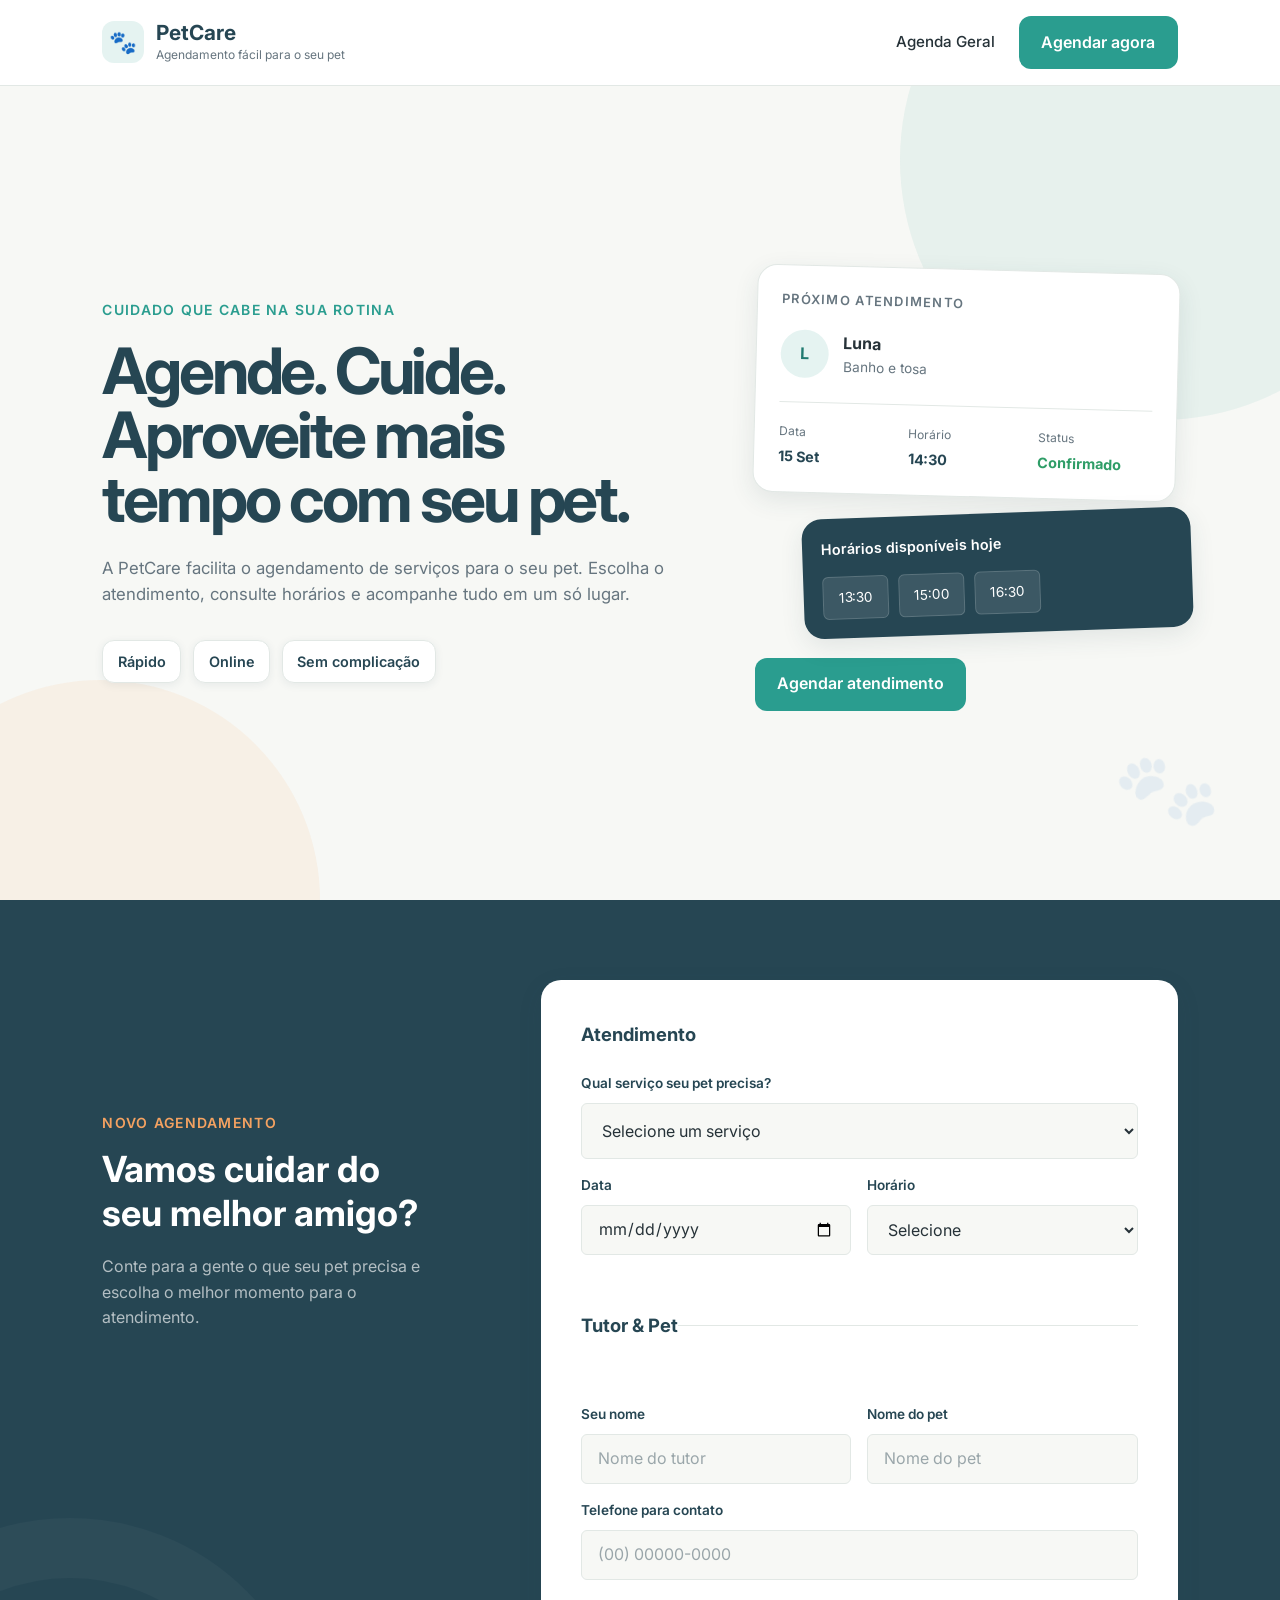
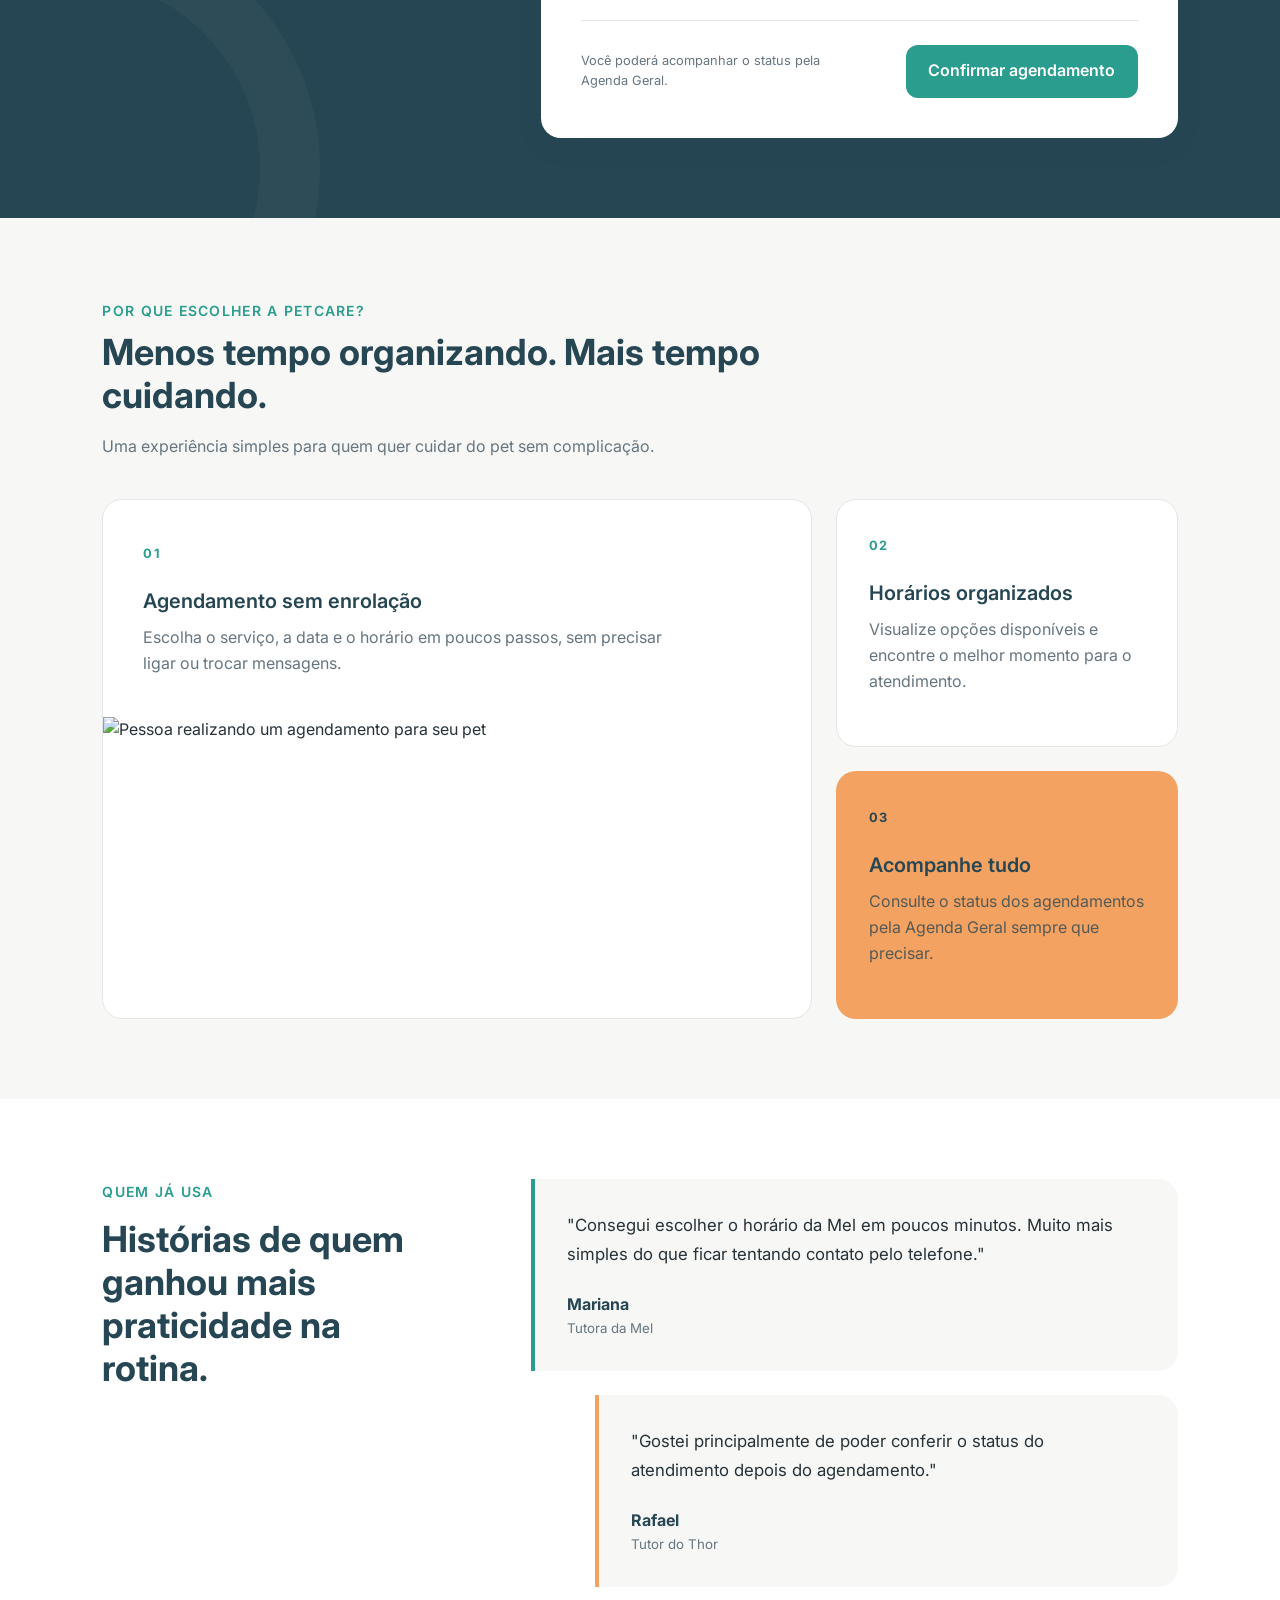
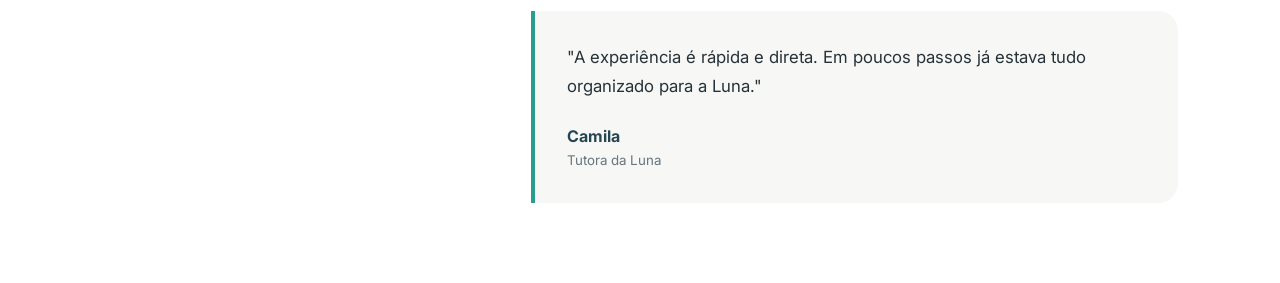
==== index.html @ 8906e1cc "Criação das páginas index.html e confirmacao.htmll. Junto de seus respectivos CSS" ====
<!DOCTYPE html>
<html lang="pt-BR">
<head>
    <meta charset="UTF-8">
    <meta name="viewport" content="width=device-width, initial-scale=1.0">
    <title>PetCare | Agendamento Online</title>
    <link rel="stylesheet" href="./css/style.css">
    <script src="./js/script.js" defer></script>
</head>
<body>
    <header class="header">
        <div class="header-logo">
            <span class="logo-icon">🐾</span>
            <div>
                <a href="./index.html" class="logo">PetCare</a>
                <p>Agendamento fácil para o seu pet</p>
            </div>
        </div>

        <nav class="header-nav">
            <a href="./agenda.html">Agenda Geral</a>
            <a href="#agendamento" class="btn-primary">Agendar agora</a>
        </nav>
    </header>

    <main>
        <section class="hero">
            <div class="hero-content">
                <span class="section-tag">Cuidado que cabe na sua rotina</span>
                <h1>Agende. Cuide. Aproveite mais tempo com seu pet.</h1>
                <p>A PetCare facilita o agendamento de serviços para o seu pet. Escolha o atendimento, consulte horários e acompanhe tudo em um só lugar.</p>
                <div class="hero-highlights">
                    <span>Rápido</span>
                    <span>Online</span>
                    <span>Sem complicação</span>
                </div>
            </div>

            <div class="hero-booking">
                <div class="booking-card">
                    <span class="booking-label">Próximo atendimento</span>
                    <div class="booking-pet">
                        <div class="pet-avatar">L</div>
                        <div>
                            <strong>Luna</strong>
                            <span>Banho e tosa</span>
                        </div>
                    </div>

                    <div class="booking-info">
                        <div>
                            <span>Data</span>
                            <strong>15 Set</strong>
                        </div>
                        <div>
                            <span>Horário</span>
                            <strong>14:30</strong>
                        </div>
                        <div>
                            <span>Status</span>
                            <strong class="status-confirmed">Confirmado</strong>
                        </div>
                    </div>
                </div>

            <div class="availability-card">
                <span>Horários disponíveis hoje</span>
                <div class="available-times">
                    <button type="button">13:30</button>
                    <button type="button">15:00</button>
                    <button type="button">16:30</button>
                </div>
            </div>

                <a href="#agendamento" class="btn-primary">Agendar atendimento</a>
            </div>

            <div class="hero-decoration">
                <span>🐾</span>
            </div>
        </section>

        <section class="appointment" id="agendamento">
            <div class="appointment-intro">
                <span class="section-tag">Novo agendamento</span>
                <h2>Vamos cuidar do seu melhor amigo?</h2>
                <p>Conte para a gente o que seu pet precisa e escolha o melhor momento para o atendimento.</p>
            </div>

            <form id="appointment-form" class="appointment-form">
                <fieldset>
                    <legend>Atendimento</legend>

                    <div class="form-group form-service">
                        <label for="service">Qual serviço seu pet precisa?</label>
                        <select id="service" name="service" required>
                            <option value="">Selecione um serviço</option>
                            <option value="banho">Banho</option>
                            <option value="tosa">Tosa</option>
                            <option value="banho-tosa">Banho e tosa</option>
                        </select>
                    </div>

                    <div class="form-row">
                        <div class="form-group">
                            <label for="date">Data</label>
                            <input type="date" id="date" name="date" required>
                        </div>

                        <div class="form-group">
                            <label for="time">Horário</label>
                            <select id="time" name="time" required>
                                <option value="">Selecione</option>
                            </select>
                        </div>
                    </div>
                </fieldset>

                <fieldset>
                    <legend>Tutor & Pet</legend>

                    <div class="form-row">
                        <div class="form-group">
                            <label for="tutor-name">Seu nome</label>
                            <input type="text" id="tutor-name" name="tutorName" placeholder="Nome do tutor" required>
                        </div>

                        <div class="form-group">
                            <label for="pet-name">Nome do pet</label>
                            <input type="text" id="pet-name" name="petName" placeholder="Nome do pet" required>
                        </div>
                    </div>

                    <div class="form-group">
                        <label for="phone">Telefone para contato</label>
                        <input type="tel" id="phone" name="phone" placeholder="(00) 00000-0000" required>
                    </div>
                </fieldset>

                <div class="form-footer">
                    <p>Você poderá acompanhar o status pela Agenda Geral.</p>
                    <button type="submit" class="btn-primary">Confirmar agendamento</button>
                </div>
            </form>
        </section>

        <section class="benefits">
            <div class="section-header">
                <span class="section-tag">Por que escolher a PetCare?</span>
                <h2>Menos tempo organizando. Mais tempo cuidando.</h2>
                <p>Uma experiência simples para quem quer cuidar do pet sem complicação.</p>
            </div>

            <div class="benefits-grid">
                <article class="benefit-card benefit-card-featured">
                    <div class="benefit-content">
                        <span class="benefit-number">01</span>
                        <h3>Agendamento sem enrolação</h3>
                        <p>Escolha o serviço, a data e o horário em poucos passos, sem precisar ligar ou trocar mensagens.</p>
                    </div>
                    <img src="./assets/images/benefit-schedule.jpg" alt="Pessoa realizando um agendamento para seu pet">
                </article>

                <article class="benefit-card">
                    <span class="benefit-number">02</span>
                    <h3>Horários organizados</h3>
                    <p>Visualize opções disponíveis e encontre o melhor momento para o atendimento.</p>
                </article>

                <article class="benefit-card benefit-card-accent">
                    <span class="benefit-number">03</span>
                    <h3>Acompanhe tudo</h3>
                    <p>Consulte o status dos agendamentos pela Agenda Geral sempre que precisar.</p>
                </article>
            </div>
        </section>

        <section class="testimonials">
            <div class="testimonials-intro">
                <span class="section-tag">Quem já usa</span>
                <h2>Histórias de quem ganhou mais praticidade na rotina.</h2>
            </div>

            <div class="testimonials-list">
                <article class="testimonial-card">
                    <p>"Consegui escolher o horário da Mel em poucos minutos. Muito mais simples do que ficar tentando contato pelo telefone."</p>
                    <div class="testimonial-author">
                        <span>Mariana</span>
                        <small>Tutora da Mel</small>
                    </div>
                </article>

                <article class="testimonial-card testimonial-offset">
                    <p>"Gostei principalmente de poder conferir o status do atendimento depois do agendamento."</p>
                    <div class="testimonial-author">
                        <span>Rafael</span>
                        <small>Tutor do Thor</small>
                    </div>
                </article>

                <article class="testimonial-card">
                    <p>"A experiência é rápida e direta. Em poucos passos já estava tudo organizado para a Luna."</p>
                    <div class="testimonial-author">
                        <span>Camila</span>
                        <small>Tutora da Luna</small>
                    </div>
                </article>
            </div>
        </section>
    </main>
</body>
</html>
---- css/style.css ----
@import url('https://fonts.googleapis.com/css2?family=Inter:wght@400;500;600;700&display=swap');

/* VARIABLES */

:root {
    --color-primary: #2A9D8F;
    --color-primary-dark: #207A70;
    --color-secondary: #264653;
    --color-accent: #F4A261;

    --color-background: #F7F8F5;
    --color-surface: #FFFFFF;
    --color-text: #263238;
    --color-text-light: #66757F;
    --color-border: #E2E8E5;

    --color-success: #2E9D67;
    --color-warning: #E9A23B;
    --color-danger: #D9534F;

    --font-primary: "Inter", sans-serif;

    --radius-sm: 6px;
    --radius-md: 12px;
    --radius-lg: 20px;

    --shadow-sm: 0 2px 8px rgba(38, 70, 83, 0.08);
    --shadow-md: 0 8px 24px rgba(38, 70, 83, 0.10);

    --transition: 0.3s ease;
}

/* RESET */

* {
    margin: 0;
    padding: 0;
    box-sizing: border-box;
}

html {
    scroll-behavior: smooth;
}

body {
    font-family: var(--font-primary);
    background-color: var(--color-background);
    color: var(--color-text);
    line-height: 1.6;
}

img {
    display: block;
    max-width: 100%;
}

a {
    color: inherit;
    text-decoration: none;
}

ul {
    list-style: none;
}

button,
input,
select,
textarea {
    font: inherit;
}

button {
    border: none;
    cursor: pointer;
}

h1,
h2,
h3 {
    color: var(--color-secondary);
    line-height: 1.2;
}

h1 {
    font-size: 3.25rem;
    font-weight: 700;
}

h2 {
    font-size: 2.25rem;
    font-weight: 700;
}

h3 {
    font-size: 1.25rem;
    font-weight: 600;
}

p {
    color: var(--color-text-light);
}

section {
    padding: 5rem 8%;
}

.section-header {
    max-width: 700px;
    margin-bottom: 2.5rem;
}

.section-header h2 {
    margin: 0.5rem 0 1rem;
}

.section-tag {
    display: inline-block;
    color: var(--color-primary);
    font-size: 0.875rem;
    font-weight: 600;
    text-transform: uppercase;
    letter-spacing: 0.08rem;
}

.btn-primary {
    display: inline-flex;
    align-items: center;
    justify-content: center;
    padding: 0.85rem 1.4rem;
    background-color: var(--color-primary);
    color: var(--color-surface);
    border-radius: var(--radius-md);
    font-weight: 600;
    transition: background-color var(--transition), transform var(--transition);
}

.btn-primary:hover {
    background-color: var(--color-primary-dark);
    transform: translateY(-1px);
}

.btn-secondary {
    display: inline-flex;
    align-items: center;
    justify-content: center;
    padding: 0.85rem 1.4rem;
    background-color: transparent;
    color: var(--color-primary);
    border: 1px solid var(--color-primary);
    border-radius: var(--radius-md);
    font-weight: 600;
    transition: background-color var(--transition), color var(--transition);
}

.btn-secondary:hover {
    background-color: var(--color-primary);
    color: var(--color-surface);
}

/* HEADER */

.header {
    position: fixed;
    top: 0;
    left: 0;
    z-index: 1000;
    width: 100%;
    min-height: 80px;
    padding: 1rem 8%;
    background-color: rgba(255, 255, 255, 0.95);
    border-bottom: 1px solid var(--color-border);
    backdrop-filter: blur(10px);
    display: flex;
    align-items: center;
    justify-content: space-between;
    gap: 2rem;
}

.header-logo {
    display: flex;
    align-items: center;
    gap: 0.75rem;
}

.logo-icon {
    display: flex;
    align-items: center;
    justify-content: center;
    width: 42px;
    height: 42px;
    background-color: rgba(42, 157, 143, 0.12);
    border-radius: var(--radius-md);
    font-size: 1.4rem;
}

.logo {
    display: block;
    color: var(--color-secondary);
    font-size: 1.3rem;
    font-weight: 700;
    line-height: 1.1;
}

.header-logo p {
    margin-top: 0.2rem;
    font-size: 0.75rem;
    line-height: 1.2;
}

.header-nav {
    display: flex;
    align-items: center;
    gap: 1.5rem;
}

.header-nav > a:not(.btn-primary) {
    color: var(--color-text);
    font-size: 0.95rem;
    font-weight: 500;
    transition: color var(--transition);
}

.header-nav > a:not(.btn-primary):hover {
    color: var(--color-primary);
}

/* HERO */

main {
    padding-top: 80px;
}

.hero {
    position: relative;
    min-height: calc(100vh - 80px);
    padding-top: 7rem;
    padding-bottom: 7rem;
    overflow: hidden;
    display: grid;
    grid-template-columns: 1.15fr 0.85fr;
    align-items: center;
    gap: 5rem;
}

.hero::before {
    content: "";
    position: absolute;
    top: -180px;
    right: -140px;
    width: 520px;
    height: 520px;
    background-color: rgba(42, 157, 143, 0.08);
    border-radius: 50%;
}

.hero::after {
    content: "";
    position: absolute;
    left: -120px;
    bottom: -220px;
    width: 440px;
    height: 440px;
    background-color: rgba(244, 162, 97, 0.10);
    border-radius: 50%;
}

.hero-content {
    position: relative;
    z-index: 2;
    max-width: 700px;
}

.hero-content h1 {
    max-width: 680px;
    margin: 1rem 0 1.5rem;
    font-size: clamp(3rem, 5vw, 5rem);
    line-height: 1;
    letter-spacing: -0.05em;
}

.hero-content > p {
    max-width: 580px;
    margin-bottom: 2rem;
    font-size: 1.05rem;
}

.hero-highlights {
    display: flex;
    flex-wrap: wrap;
    gap: 0.75rem;
}

.hero-highlights span {
    padding: 0.55rem 0.9rem;
    background-color: var(--color-surface);
    color: var(--color-secondary);
    border: 1px solid var(--color-border);
    border-radius: var(--radius-md);
    box-shadow: var(--shadow-sm);
    font-size: 0.9rem;
    font-weight: 600;
}

.hero-booking {
    position: relative;
    z-index: 2;
    display: flex;
    flex-direction: column;
    align-items: flex-start;
    gap: 1rem;
}

.booking-card {
    width: 100%;
    max-width: 460px;
    padding: 1.5rem;
    background-color: var(--color-surface);
    border: 1px solid var(--color-border);
    border-radius: var(--radius-lg);
    box-shadow: var(--shadow-md);
    transform: rotate(1.5deg);
}

.booking-label {
    display: block;
    margin-bottom: 1.2rem;
    color: var(--color-text-light);
    font-size: 0.8rem;
    font-weight: 600;
    text-transform: uppercase;
    letter-spacing: 0.08rem;
}

.booking-pet {
    display: flex;
    align-items: center;
    gap: 0.9rem;
    margin-bottom: 1.5rem;
}

.pet-avatar {
    width: 48px;
    height: 48px;
    border-radius: 50%;
    display: flex;
    align-items: center;
    justify-content: center;
    background-color: rgba(42, 157, 143, 0.12);
    color: var(--color-primary-dark);
    font-weight: 700;
}

.booking-pet div:last-child {
    display: flex;
    flex-direction: column;
}

.booking-pet span {
    color: var(--color-text-light);
    font-size: 0.85rem;
}

.booking-info {
    padding-top: 1.2rem;
    border-top: 1px solid var(--color-border);
    display: grid;
    grid-template-columns: repeat(3, 1fr);
    gap: 1rem;
}

.booking-info div {
    display: flex;
    flex-direction: column;
    gap: 0.25rem;
}

.booking-info span {
    color: var(--color-text-light);
    font-size: 0.75rem;
}

.booking-info strong {
    color: var(--color-secondary);
    font-size: 0.9rem;
}

.status-confirmed {
    color: var(--color-success) !important;
}

.availability-card {
    width: 92%;
    max-width: 430px;
    margin-left: 3rem;
    padding: 1.2rem;
    background-color: var(--color-secondary);
    border-radius: var(--radius-lg);
    box-shadow: var(--shadow-md);
    transform: rotate(-2deg);
}

.availability-card > span {
    display: block;
    margin-bottom: 1rem;
    color: var(--color-surface);
    font-size: 0.9rem;
    font-weight: 600;
}

.available-times {
    display: flex;
    gap: 0.6rem;
}

.available-times button {
    padding: 0.6rem 0.9rem;
    background-color: rgba(255, 255, 255, 0.1);
    color: var(--color-surface);
    border: 1px solid rgba(255, 255, 255, 0.16);
    border-radius: var(--radius-sm);
    font-size: 0.85rem;
    transition: background-color var(--transition), transform var(--transition);
}

.available-times button:hover {
    background-color: var(--color-primary);
    transform: translateY(-2px);
}

.hero-booking > .btn-primary {
    margin-top: 0.5rem;
}

.hero-decoration {
    position: absolute;
    right: 5%;
    bottom: 3rem;
    z-index: 1;
    font-size: 5rem;
    opacity: 0.08;
    transform: rotate(-15deg);
}

/* APPOINTMENT */

.appointment {
    position: relative;
    background-color: var(--color-secondary);
    display: grid;
    grid-template-columns: 0.7fr 1.3fr;
    gap: 6rem;
    align-items: start;
    overflow: hidden;
}

.appointment::after {
    content: "";
    position: absolute;
    width: 380px;
    height: 380px;
    left: -180px;
    bottom: -200px;
    border: 60px solid rgba(255, 255, 255, 0.03);
    border-radius: 50%;
}

.appointment-intro {
    position: sticky;
    top: 130px;
    z-index: 1;
}

.appointment-intro .section-tag {
    color: var(--color-accent);
}

.appointment-intro h2 {
    max-width: 420px;
    margin: 0.8rem 0 1.2rem;
    color: var(--color-surface);
}

.appointment-intro p {
    max-width: 400px;
    color: rgba(255, 255, 255, 0.65);
}

.appointment-form {
    position: relative;
    z-index: 1;
    padding: 2.5rem;
    background-color: var(--color-surface);
    border-radius: var(--radius-lg);
    box-shadow: var(--shadow-md);
}

.appointment-form fieldset {
    border: none;
}

.appointment-form fieldset + fieldset {
    margin-top: 2.5rem;
    padding-top: 2.5rem;
    border-top: 1px solid var(--color-border);
}

.appointment-form legend {
    margin-bottom: 1.5rem;
    color: var(--color-secondary);
    font-size: 1.15rem;
    font-weight: 700;
}

.form-row {
    display: grid;
    grid-template-columns: repeat(2, 1fr);
    gap: 1rem;
}

.form-group {
    display: flex;
    flex-direction: column;
    gap: 0.5rem;
    margin-bottom: 1rem;
}

.form-group label {
    color: var(--color-secondary);
    font-size: 0.85rem;
    font-weight: 600;
}

.form-group input,
.form-group select {
    width: 100%;
    min-height: 50px;
    padding: 0 1rem;
    background-color: var(--color-background);
    color: var(--color-text);
    border: 1px solid var(--color-border);
    border-radius: var(--radius-sm);
    outline: none;
    transition: border-color var(--transition), box-shadow var(--transition), background-color var(--transition);
}

.form-group input::placeholder {
    color: #9AA6AA;
}

.form-group input:focus,
.form-group select:focus {
    background-color: var(--color-surface);
    border-color: var(--color-primary);
    box-shadow: 0 0 0 3px rgba(42, 157, 143, 0.12);
}

.form-service select {
    min-height: 56px;
}

.form-footer {
    margin-top: 1.5rem;
    padding-top: 1.5rem;
    border-top: 1px solid var(--color-border);
    display: flex;
    align-items: center;
    justify-content: space-between;
    gap: 2rem;
}

.form-footer p {
    max-width: 280px;
    font-size: 0.8rem;
}

.form-footer .btn-primary {
    flex-shrink: 0;
}

/* BENEFITS */

.benefits {
    background-color: var(--color-background);
}

.benefits .section-header {
    max-width: 760px;
}

.benefits-grid {
    display: grid;
    grid-template-columns: 1.35fr 0.65fr;
    grid-template-rows: repeat(2, minmax(220px, auto));
    gap: 1.5rem;
}

.benefit-card {
    position: relative;
    padding: 2rem;
    background-color: var(--color-surface);
    border: 1px solid var(--color-border);
    border-radius: var(--radius-lg);
    overflow: hidden;
}

.benefit-card-featured {
    grid-row: 1 / 3;
    min-height: 520px;
    padding: 0;
    display: grid;
    grid-template-rows: auto 1fr;
}

.benefit-content {
    padding: 2.5rem;
}

.benefit-card-featured img {
    width: 100%;
    height: 100%;
    min-height: 280px;
    object-fit: cover;
}

.benefit-number {
    display: inline-block;
    margin-bottom: 1.5rem;
    color: var(--color-primary);
    font-size: 0.8rem;
    font-weight: 700;
    letter-spacing: 0.08rem;
}

.benefit-card h3 {
    margin-bottom: 0.8rem;
}

.benefit-card p {
    max-width: 520px;
}

.benefit-card-accent {
    background-color: var(--color-accent);
    border-color: transparent;
}

.benefit-card-accent .benefit-number,
.benefit-card-accent h3 {
    color: var(--color-secondary);
}

.benefit-card-accent p {
    color: rgba(38, 70, 83, 0.78);
}

.testimonials {
    background-color: var(--color-surface);
    display: grid;
    grid-template-columns: 0.7fr 1.3fr;
    gap: 5rem;
    align-items: start;
}

.testimonials-intro {
    position: sticky;
    top: 130px;
}

.testimonials-intro h2 {
    margin-top: 0.8rem;
    max-width: 430px;
}

.testimonials-list {
    display: flex;
    flex-direction: column;
    gap: 1.5rem;
}

.testimonial-card {
    max-width: 680px;
    padding: 2rem;
    background-color: var(--color-background);
    border-left: 4px solid var(--color-primary);
    border-radius: 0 var(--radius-lg) var(--radius-lg) 0;
}

.testimonial-card p {
    margin-bottom: 1.5rem;
    color: var(--color-text);
    font-size: 1.05rem;
    line-height: 1.7;
}

.testimonial-author {
    display: flex;
    flex-direction: column;
}

.testimonial-author span {
    color: var(--color-secondary);
    font-weight: 700;
}

.testimonial-author small {
    color: var(--color-text-light);
}

.testimonial-offset {
    margin-left: 4rem;
    border-left-color: var(--color-accent);
}

/* CONFIRMATION PAGE */

.confirmation-page {
    padding-top: 80px;
}

.confirmation {
    position: relative;
    min-height: calc(100vh - 80px);
    padding-top: 6rem;
    padding-bottom: 6rem;
    display: grid;
    grid-template-columns: 0.85fr 1.15fr;
    align-items: center;
    gap: 6rem;
    overflow: hidden;
}

.confirmation::before {
    content: "";
    position: absolute;
    width: 420px;
    height: 420px;
    left: -220px;
    top: 80px;
    border: 70px solid rgba(42, 157, 143, 0.06);
    border-radius: 50%;
}

.confirmation-message {
    position: relative;
    z-index: 2;
    max-width: 580px;
}

.success-icon {
    width: 64px;
    height: 64px;
    margin-bottom: 2rem;
    display: flex;
    align-items: center;
    justify-content: center;
    background-color: rgba(46, 157, 103, 0.12);
    color: var(--color-success);
    border: 1px solid rgba(46, 157, 103, 0.22);
    border-radius: 50%;
    font-size: 1.8rem;
    font-weight: 700;
}

.confirmation-message h1 {
    margin: 1rem 0 1.5rem;
    font-size: clamp(2.8rem, 4.5vw, 4.8rem);
    line-height: 1;
    letter-spacing: -0.045em;
}

.confirmation-description {
    max-width: 520px;
    font-size: 1.05rem;
}

.confirmation-actions {
    margin-top: 2.5rem;
    display: flex;
    gap: 1rem;
    flex-wrap: wrap;
}

.confirmation-summary {
    position: relative;
    min-height: 620px;
}

.confirmation-image {
    position: absolute;
    top: 0;
    right: 0;
    width: 72%;
    height: 410px;
    border-radius: var(--radius-lg);
    overflow: hidden;
}

.confirmation-image img {
    width: 100%;
    height: 100%;
    object-fit: cover;
}

.confirmation-image::after {
    content: "";
    position: absolute;
    inset: 0;
    background: linear-gradient(to top, rgba(38, 70, 83, 0.65), transparent 55%);
}

.confirmation-image span {
    position: absolute;
    left: 1.5rem;
    bottom: 1.5rem;
    z-index: 2;
    color: var(--color-surface);
    font-size: 0.95rem;
    font-weight: 600;
}

.appointment-summary-card {
    position: absolute;
    left: 0;
    bottom: 0;
    z-index: 3;
    width: 78%;
    padding: 2rem;
    background-color: var(--color-surface);
    border: 1px solid var(--color-border);
    border-radius: var(--radius-lg);
    box-shadow: var(--shadow-md);
    transform: rotate(-1.5deg);
}

.summary-header {
    display: flex;
    justify-content: space-between;
    gap: 2rem;
    align-items: flex-start;
}

.summary-header > div > span,
.summary-service span,
.summary-grid span {
    display: block;
    margin-bottom: 0.25rem;
    color: var(--color-text-light);
    font-size: 0.75rem;
    text-transform: uppercase;
    letter-spacing: 0.05rem;
}

.summary-header h2 {
    font-size: 2rem;
}

.summary-status {
    padding: 0.45rem 0.75rem;
    background-color: rgba(233, 162, 59, 0.12);
    color: var(--color-warning);
    border-radius: var(--radius-sm);
    font-size: 0.75rem;
    font-weight: 700;
}

.summary-service {
    margin: 1.5rem 0;
    padding: 1.2rem 0;
    border-top: 1px solid var(--color-border);
    border-bottom: 1px solid var(--color-border);
}

.summary-service strong {
    color: var(--color-secondary);
    font-size: 1.05rem;
}

.summary-grid {
    display: grid;
    grid-template-columns: repeat(2, 1fr);
    gap: 1.5rem;
}

.summary-grid div {
    min-width: 0;
}

.summary-grid strong {
    color: var(--color-secondary);
    font-size: 0.9rem;
}

.summary-footer {
    margin-top: 2rem;
    padding-top: 1.2rem;
    border-top: 1px dashed var(--color-border);
    display: flex;
    justify-content: space-between;
    align-items: center;
}

.summary-footer span {
    color: var(--color-primary);
    font-weight: 700;
}

.summary-footer small {
    color: var(--color-text-light);
}
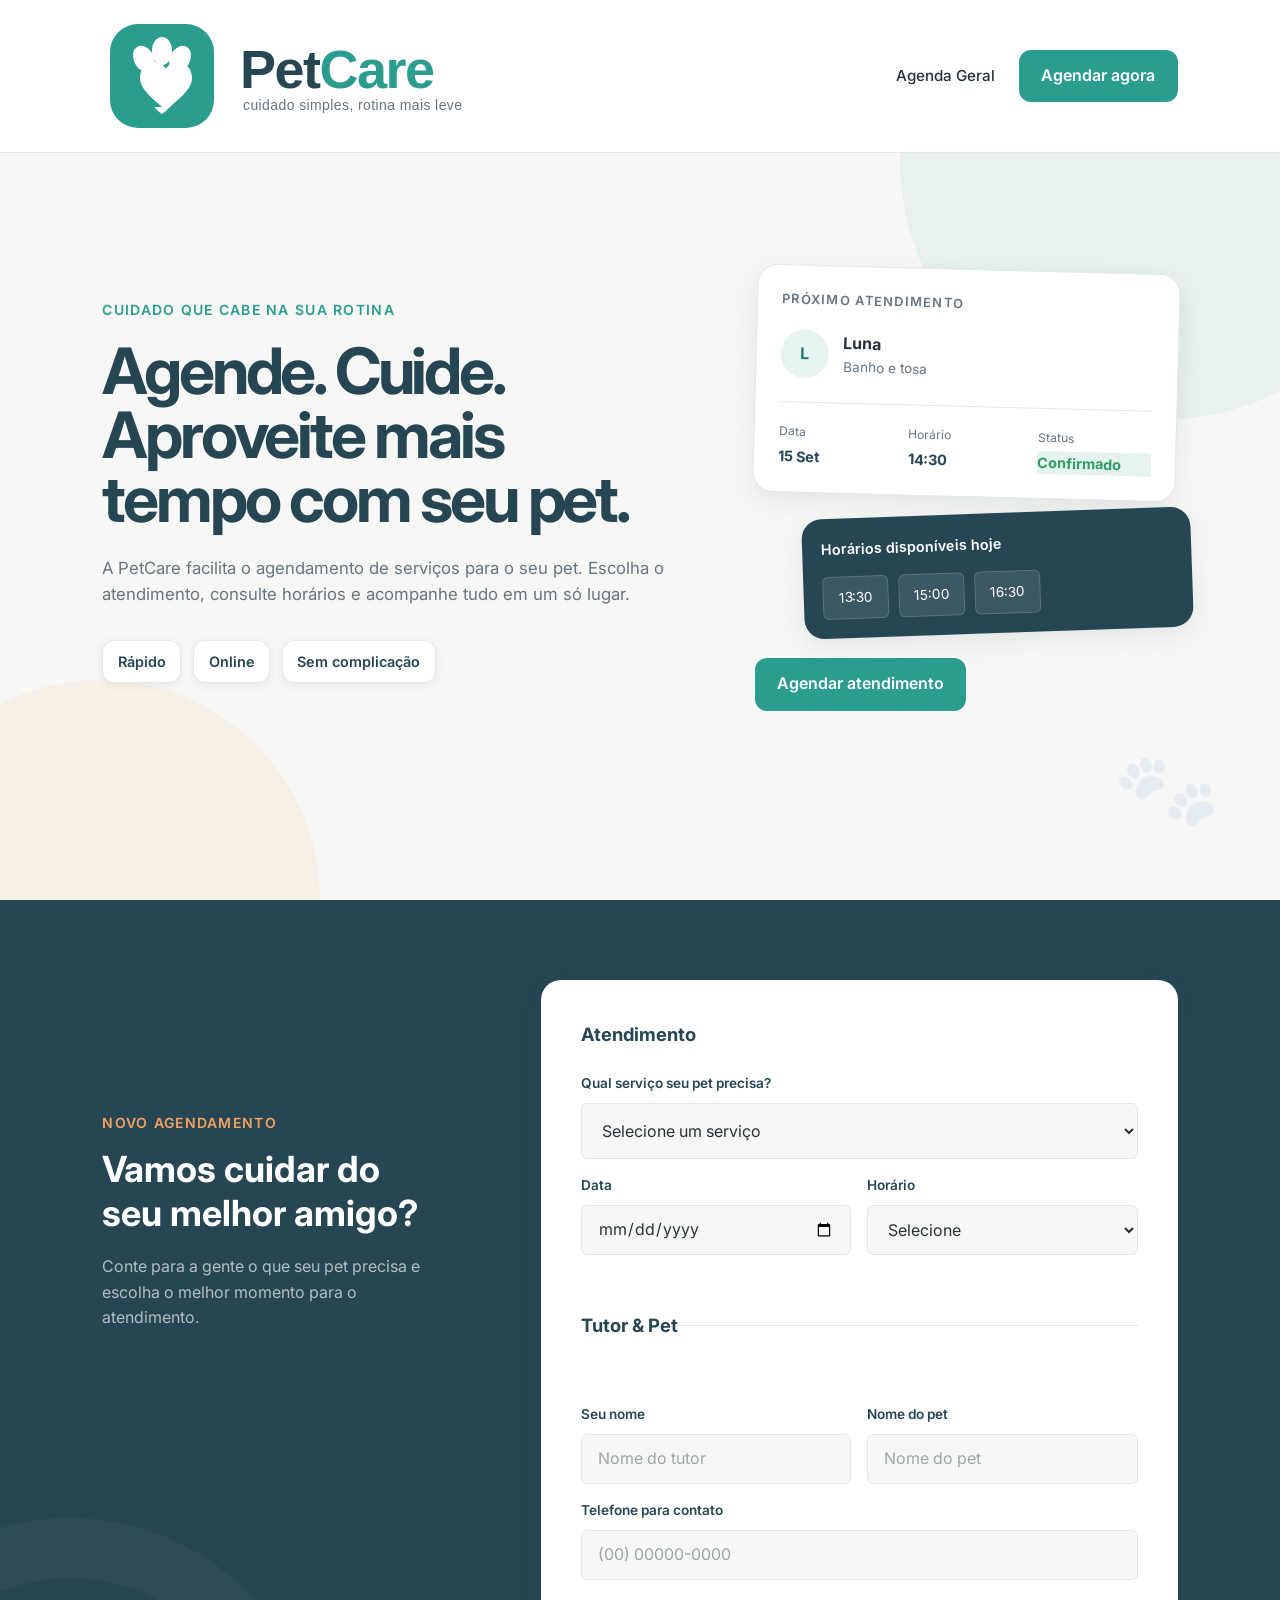
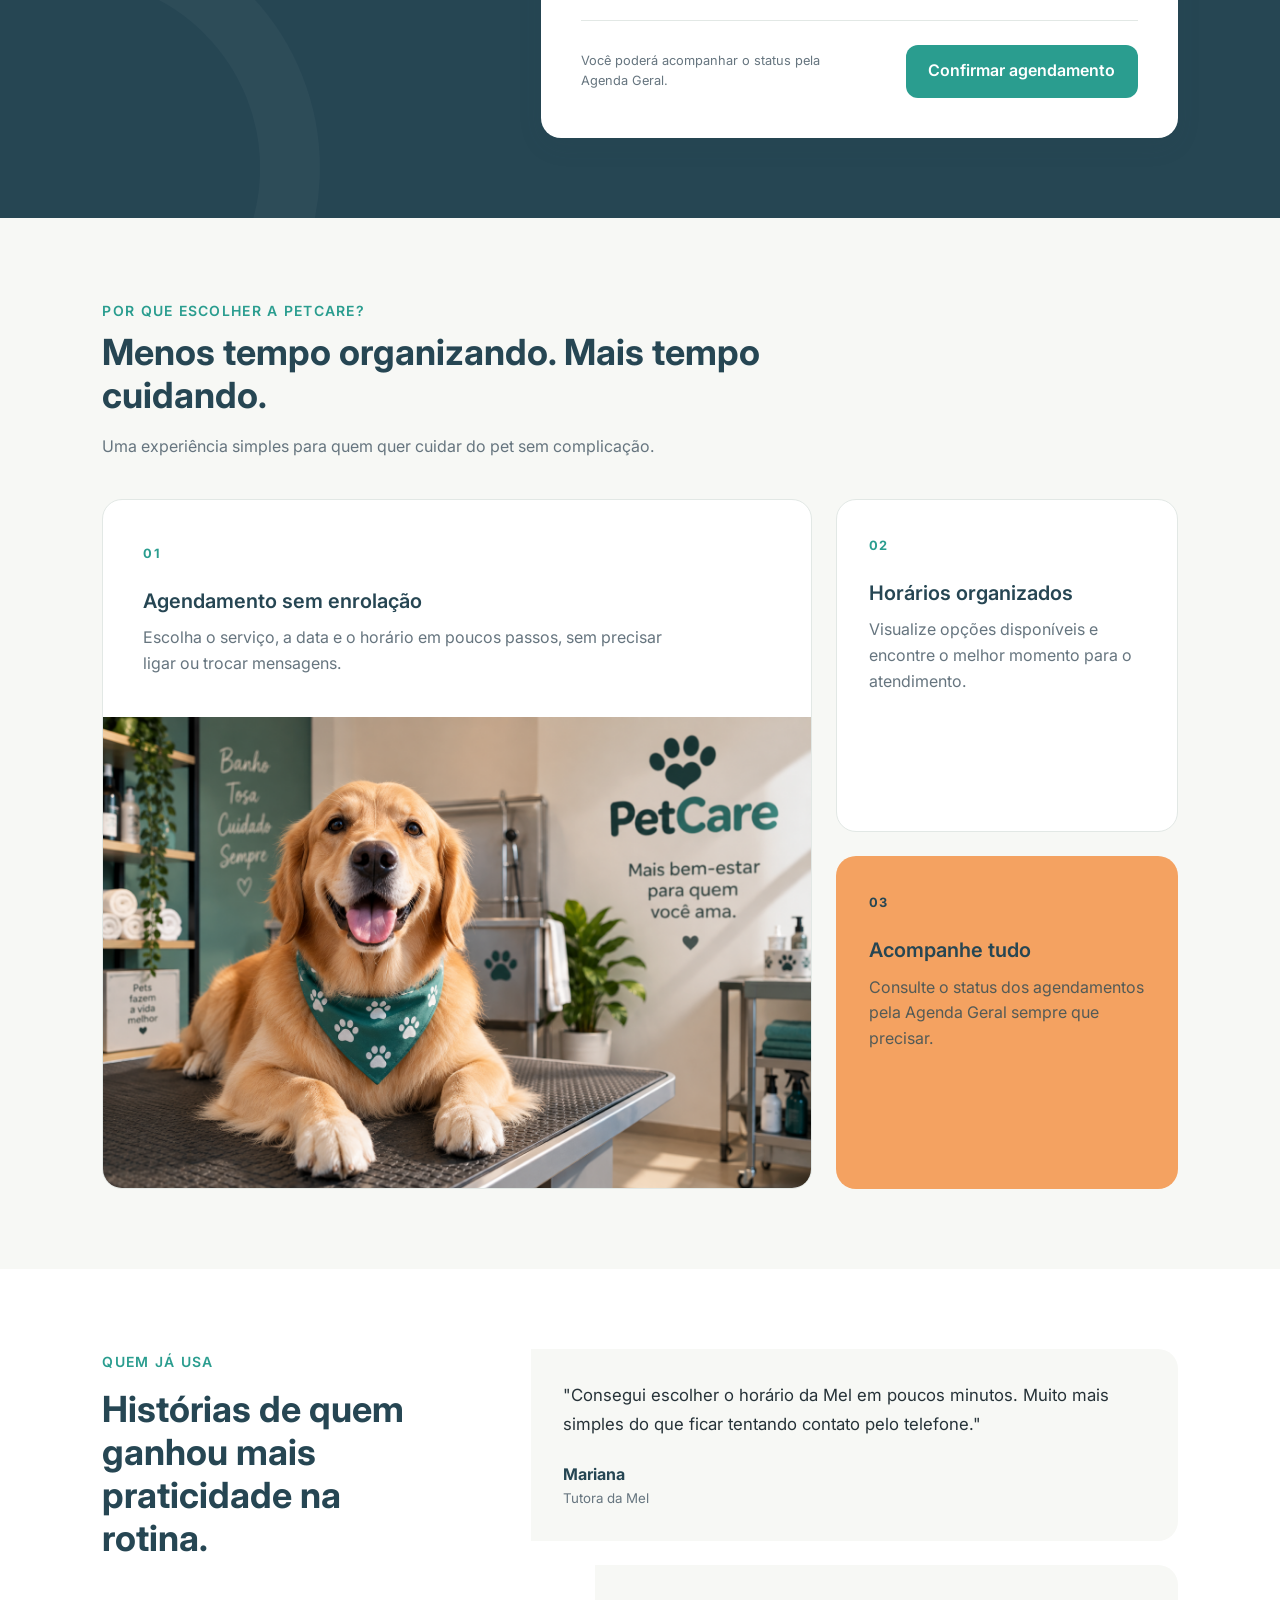
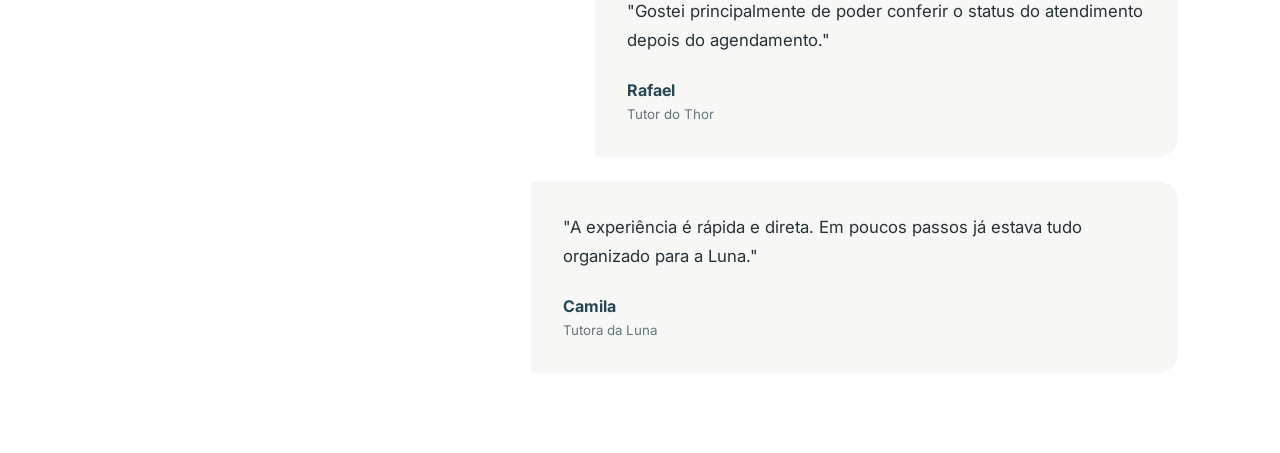
==== commit 4b50ec1a: "Adição de imagens e do logo da empresa" ====
--- a/index.html
+++ b/index.html
@@ -10,10 +10,10 @@
 <body>
     <header class="header">
         <div class="header-logo">
-            <span class="logo-icon">🐾</span>
             <div>
-                <a href="./index.html" class="logo">PetCare</a>
-                <p>Agendamento fácil para o seu pet</p>
+                <a href="./index.html" class="logo">
+                    <img src="./css/images/petcare-logo.svg" alt="Logo PetCare">
+                </a>
             </div>
         </div>
 
@@ -158,7 +158,7 @@
                         <h3>Agendamento sem enrolação</h3>
                         <p>Escolha o serviço, a data e o horário em poucos passos, sem precisar ligar ou trocar mensagens.</p>
                     </div>
-                    <img src="./assets/images/benefit-schedule.jpg" alt="Pessoa realizando um agendamento para seu pet">
+                    <img src="./css/images/foto-01.png" alt="Pessoa realizando um agendamento para seu pet">
                 </article>
 
                 <article class="benefit-card">
--- a/css/style.css
+++ b/css/style.css
@@ -682,7 +682,6 @@
     max-width: 680px;
     padding: 2rem;
     background-color: var(--color-background);
-    border-left: 4px solid var(--color-primary);
     border-radius: 0 var(--radius-lg) var(--radius-lg) 0;
 }
 
@@ -907,4 +906,918 @@
 
 .summary-footer small {
     color: var(--color-text-light);
+}
+
+/* AGENDA */
+
+.dashboard-page {
+    padding-top: 80px;
+    background-color: var(--color-background);
+}
+
+.dashboard-hero {
+    padding-top: 5rem;
+    padding-bottom: 2.5rem;
+    display: flex;
+    justify-content: space-between;
+    align-items: flex-end;
+    gap: 3rem;
+}
+
+.dashboard-heading {
+    max-width: 700px;
+}
+
+.dashboard-heading h1 {
+    margin: 0.6rem 0 1rem;
+    font-size: clamp(3rem, 5vw, 5rem);
+    letter-spacing: -0.05em;
+}
+
+.dashboard-heading p {
+    max-width: 560px;
+}
+
+.dashboard-date {
+    max-width: 280px;
+    padding-left: 1.5rem;
+    border-left: 2px solid var(--color-primary);
+    display: flex;
+    flex-direction: column;
+    gap: 0.3rem;
+}
+
+.dashboard-date span {
+    color: var(--color-text-light);
+    font-size: 0.8rem;
+    text-transform: uppercase;
+    letter-spacing: 0.06rem;
+}
+
+.dashboard-date strong {
+    color: var(--color-secondary);
+    font-size: 1rem;
+}
+
+.dashboard-stats {
+    padding-top: 1rem;
+    padding-bottom: 4rem;
+    display: grid;
+    grid-template-columns: 1.25fr repeat(3, 1fr);
+    gap: 1rem;
+}
+
+.stat-card {
+    min-height: 180px;
+    padding: 1.5rem;
+    background-color: var(--color-surface);
+    border: 1px solid var(--color-border);
+    border-radius: var(--radius-lg);
+    display: flex;
+    flex-direction: column;
+    justify-content: space-between;
+}
+
+.stat-card > span {
+    color: var(--color-text-light);
+    font-size: 0.85rem;
+    font-weight: 600;
+}
+
+.stat-card strong {
+    color: var(--color-secondary);
+    font-size: 2.8rem;
+    line-height: 1;
+}
+
+.stat-card small {
+    color: var(--color-text-light);
+}
+
+.stat-card-main {
+    background-color: var(--color-secondary);
+    border-color: var(--color-secondary);
+}
+
+.stat-card-main > span,
+.stat-card-main small {
+    color: rgba(255, 255, 255, 0.65);
+}
+
+.stat-card-main strong {
+    color: var(--color-surface);
+    font-size: 3.4rem;
+}
+
+.appointments-panel {
+    padding-top: 4rem;
+    padding-bottom: 6rem;
+    background-color: var(--color-surface);
+}
+
+.appointments-panel-header {
+    margin-bottom: 2.5rem;
+    display: flex;
+    align-items: flex-end;
+    justify-content: space-between;
+    gap: 2rem;
+}
+
+.appointments-panel-header h2 {
+    margin-top: 0.5rem;
+}
+
+.appointments-list {
+    display: flex;
+    flex-direction: column;
+    gap: 1rem;
+}
+
+.appointment-item {
+    padding: 1.4rem;
+    background-color: var(--color-background);
+    border: 1px solid var(--color-border);
+    border-radius: var(--radius-lg);
+    display: grid;
+    grid-template-columns: 90px 1.4fr 1fr auto auto;
+    align-items: center;
+    gap: 1.5rem;
+    transition: transform var(--transition), box-shadow var(--transition), border-color var(--transition);
+}
+
+.appointment-item:hover {
+    transform: translateY(-2px);
+    box-shadow: var(--shadow-sm);
+    border-color: rgba(42, 157, 143, 0.3);
+}
+
+.appointment-date {
+    padding-right: 1.5rem;
+    border-right: 1px solid var(--color-border);
+    display: grid;
+    grid-template-columns: auto auto;
+    align-items: baseline;
+    column-gap: 0.3rem;
+}
+
+.appointment-date > span {
+    color: var(--color-secondary);
+    font-size: 2rem;
+    font-weight: 700;
+    line-height: 1;
+}
+
+.appointment-date small {
+    color: var(--color-primary);
+    font-weight: 700;
+}
+
+.appointment-date strong {
+    grid-column: 1 / 3;
+    margin-top: 0.4rem;
+    color: var(--color-text-light);
+    font-size: 0.85rem;
+}
+
+.appointment-main {
+    min-width: 0;
+}
+
+.appointment-service {
+    color: var(--color-primary);
+    font-size: 0.8rem;
+    font-weight: 600;
+}
+
+.appointment-main h3 {
+    margin: 0.2rem 0;
+}
+
+.appointment-main p {
+    font-size: 0.85rem;
+}
+
+.appointment-contact {
+    display: flex;
+    flex-direction: column;
+    gap: 0.2rem;
+}
+
+.appointment-contact span {
+    color: var(--color-text-light);
+    font-size: 0.75rem;
+}
+
+.appointment-contact strong {
+    color: var(--color-secondary);
+    font-size: 0.85rem;
+}
+
+.status-badge {
+    display: inline-flex;
+    align-items: center;
+    justify-content: center;
+    padding: 0.45rem 0.75rem;
+    border-radius: var(--radius-sm);
+    font-size: 0.75rem;
+    font-weight: 700;
+    white-space: nowrap;
+}
+
+.status-pending {
+    background-color: rgba(233, 162, 59, 0.12);
+    color: var(--color-warning);
+}
+
+.status-confirmed {
+    background-color: rgba(46, 157, 103, 0.12);
+    color: var(--color-success);
+}
+
+.status-cancelled {
+    background-color: rgba(217, 83, 79, 0.12);
+    color: var(--color-danger);
+}
+
+.appointment-actions {
+    display: flex;
+    gap: 0.5rem;
+}
+
+.action-button {
+    padding: 0.55rem 0.75rem;
+    background-color: transparent;
+    border: 1px solid var(--color-border);
+    border-radius: var(--radius-sm);
+    color: var(--color-text);
+    font-size: 0.75rem;
+    font-weight: 600;
+    transition: border-color var(--transition), color var(--transition), background-color var(--transition);
+}
+
+.action-confirm:hover {
+    color: var(--color-success);
+    border-color: var(--color-success);
+    background-color: rgba(46, 157, 103, 0.06);
+}
+
+.action-cancel:hover {
+    color: var(--color-danger);
+    border-color: var(--color-danger);
+    background-color: rgba(217, 83, 79, 0.06);
+}
+
+.action-remove:hover {
+    color: var(--color-danger);
+    border-color: var(--color-danger);
+}
+
+.empty-state {
+    display: none;
+    min-height: 360px;
+    padding: 4rem 2rem;
+    border: 1px dashed var(--color-border);
+    border-radius: var(--radius-lg);
+    text-align: center;
+    align-items: center;
+    justify-content: center;
+    flex-direction: column;
+}
+
+.empty-state-icon {
+    margin-bottom: 1rem;
+    font-size: 2.5rem;
+    opacity: 0.4;
+}
+
+.empty-state h3 {
+    margin-bottom: 0.6rem;
+}
+
+.empty-state p {
+    max-width: 420px;
+    margin-bottom: 1.5rem;
+}
+
+/* RESPONSIVE - TABLET */
+
+@media (max-width: 1024px) {
+    section {
+        padding: 4.5rem 5%;
+    }
+
+    .header {
+        padding: 1rem 5%;
+    }
+
+    /* HOME - HERO */
+
+    .hero {
+        min-height: auto;
+        padding-top: 5rem;
+        padding-bottom: 5rem;
+        grid-template-columns: 1fr;
+        gap: 4rem;
+    }
+
+    .hero-content {
+        max-width: 760px;
+    }
+
+    .hero-content h1 {
+        max-width: 760px;
+    }
+
+    .hero-booking {
+        width: 100%;
+        max-width: 650px;
+    }
+
+    .booking-card {
+        max-width: 100%;
+    }
+
+    .availability-card {
+        max-width: 590px;
+    }
+
+    /* HOME - APPOINTMENT */
+
+    .appointment {
+        grid-template-columns: 1fr;
+        gap: 3rem;
+    }
+
+    .appointment-intro {
+        position: static;
+        max-width: 600px;
+    }
+
+    .appointment-form {
+        width: 100%;
+        max-width: 800px;
+    }
+
+    /* HOME - BENEFITS */
+
+    .benefits-grid {
+        grid-template-columns: repeat(2, 1fr);
+        grid-template-rows: auto;
+    }
+
+    .benefit-card-featured {
+        grid-column: 1 / 3;
+        grid-row: auto;
+        min-height: auto;
+    }
+
+    .benefit-card-featured img {
+        height: 340px;
+        min-height: 0;
+    }
+
+    /* HOME - TESTIMONIALS */
+
+    .testimonials {
+        grid-template-columns: 1fr;
+        gap: 3rem;
+    }
+
+    .testimonials-intro {
+        position: static;
+        max-width: 650px;
+    }
+
+    .testimonials-list {
+        max-width: 800px;
+    }
+
+    /* CONFIRMATION */
+
+    .confirmation {
+        min-height: auto;
+        grid-template-columns: 1fr;
+        gap: 4rem;
+    }
+
+    .confirmation-message {
+        max-width: 760px;
+    }
+
+    .confirmation-summary {
+        width: 100%;
+        max-width: 760px;
+    }
+
+    /* DASHBOARD */
+
+    .dashboard-hero {
+        flex-direction: column;
+        align-items: flex-start;
+        gap: 2rem;
+    }
+
+    .dashboard-stats {
+        grid-template-columns: repeat(2, 1fr);
+    }
+
+    .appointment-item {
+        grid-template-columns: 80px 1fr auto;
+        align-items: start;
+    }
+
+    .appointment-date {
+        grid-column: 1;
+        grid-row: 1 / 3;
+    }
+
+    .appointment-main {
+        grid-column: 2;
+        grid-row: 1;
+    }
+
+    .appointment-contact {
+        grid-column: 2;
+        grid-row: 2;
+    }
+
+    .appointment-status {
+        grid-column: 3;
+        grid-row: 1;
+    }
+
+    .appointment-actions {
+        grid-column: 3;
+        grid-row: 2;
+    }
+}
+
+
+/* RESPONSIVE - MOBILE */
+
+@media (max-width: 700px) {
+    section {
+        padding: 3.5rem 1.25rem;
+    }
+
+    h1 {
+        font-size: 2.6rem;
+    }
+
+    h2 {
+        font-size: 1.9rem;
+    }
+
+    /* HEADER */
+
+    .header {
+        min-height: 72px;
+        padding: 0.75rem 1.25rem;
+        gap: 0.75rem;
+    }
+
+    .header-logo {
+        gap: 0.5rem;
+    }
+
+    .logo-icon {
+        width: 36px;
+        height: 36px;
+        font-size: 1.1rem;
+    }
+
+    .logo {
+        font-size: 1.1rem;
+    }
+
+    .header-logo p {
+        display: none;
+    }
+
+    .header-nav {
+        gap: 0.6rem;
+    }
+
+    .header-nav > a:not(.btn-primary) {
+        font-size: 0.8rem;
+    }
+
+    .header-nav .btn-primary {
+        padding: 0.7rem 0.9rem;
+        font-size: 0.8rem;
+        white-space: nowrap;
+    }
+
+    main,
+    .confirmation-page,
+    .dashboard-page {
+        padding-top: 72px;
+    }
+
+    /* HOME - HERO */
+
+    .hero {
+        padding-top: 4rem;
+        padding-bottom: 4rem;
+        gap: 3rem;
+    }
+
+    .hero-content h1 {
+        margin: 0.8rem 0 1.3rem;
+        font-size: 2.8rem;
+        line-height: 1.05;
+    }
+
+    .hero-content > p {
+        font-size: 1rem;
+    }
+
+    .hero-booking {
+        align-items: stretch;
+    }
+
+    .booking-card {
+        padding: 1.25rem;
+        transform: none;
+    }
+
+    .availability-card {
+        width: 100%;
+        max-width: none;
+        margin-left: 0;
+        transform: none;
+    }
+
+    .available-times button {
+        flex: 1;
+    }
+
+    .hero-booking > .btn-primary {
+        width: 100%;
+    }
+
+    .hero-decoration {
+        display: none;
+    }
+
+    /* HOME - APPOINTMENT */
+
+    .appointment {
+        gap: 2.5rem;
+    }
+
+    .appointment-form {
+        padding: 1.5rem;
+    }
+
+    .form-row {
+        grid-template-columns: 1fr;
+        gap: 0;
+    }
+
+    .appointment-form fieldset + fieldset {
+        margin-top: 2rem;
+        padding-top: 2rem;
+    }
+
+    .form-footer {
+        flex-direction: column;
+        align-items: stretch;
+        gap: 1rem;
+    }
+
+    .form-footer p {
+        max-width: none;
+    }
+
+    .form-footer .btn-primary {
+        width: 100%;
+    }
+
+    /* HOME - BENEFITS */
+
+    .benefits-grid {
+        grid-template-columns: 1fr;
+    }
+
+    .benefit-card-featured {
+        grid-column: auto;
+    }
+
+    .benefit-content {
+        padding: 2rem;
+    }
+
+    .benefit-card-featured img {
+        height: 280px;
+    }
+
+    /* HOME - TESTIMONIALS */
+
+    .testimonials {
+        gap: 2.5rem;
+    }
+
+    .testimonial-card {
+        max-width: none;
+        padding: 1.5rem;
+    }
+
+    .testimonial-offset {
+        margin-left: 0;
+    }
+
+    /* CONFIRMATION */
+
+    .confirmation {
+        padding-top: 4rem;
+        padding-bottom: 4rem;
+        gap: 3rem;
+    }
+
+    .confirmation-message h1 {
+        font-size: 2.8rem;
+        line-height: 1.05;
+    }
+
+    .confirmation-actions {
+        flex-direction: column;
+    }
+
+    .confirmation-actions .btn-primary,
+    .confirmation-actions .btn-secondary {
+        width: 100%;
+    }
+
+    .confirmation-summary {
+        min-height: 0;
+        display: flex;
+        flex-direction: column;
+    }
+
+    .confirmation-image {
+        position: relative;
+        top: auto;
+        right: auto;
+        width: 100%;
+        height: 320px;
+    }
+
+    .appointment-summary-card {
+        position: relative;
+        left: auto;
+        bottom: auto;
+        width: calc(100% - 1.5rem);
+        margin: -3rem auto 0;
+        transform: none;
+    }
+
+    /* DASHBOARD */
+
+    .dashboard-hero {
+        padding-top: 4rem;
+    }
+
+    .dashboard-heading h1 {
+        font-size: 2.8rem;
+    }
+
+    .dashboard-date {
+        max-width: none;
+    }
+
+    .dashboard-stats {
+        padding-bottom: 3rem;
+        grid-template-columns: repeat(2, 1fr);
+    }
+
+    .stat-card {
+        min-height: 150px;
+        padding: 1.25rem;
+    }
+
+    .stat-card strong {
+        font-size: 2.3rem;
+    }
+
+    .stat-card-main strong {
+        font-size: 2.6rem;
+    }
+
+    .appointments-panel-header {
+        flex-direction: column;
+        align-items: flex-start;
+        gap: 1.25rem;
+    }
+
+    .appointment-item {
+        grid-template-columns: 70px 1fr;
+        gap: 1rem;
+    }
+
+    .appointment-date {
+        grid-column: 1;
+        grid-row: 1 / 3;
+        padding-right: 1rem;
+    }
+
+    .appointment-main {
+        grid-column: 2;
+        grid-row: 1;
+    }
+
+    .appointment-contact {
+        grid-column: 2;
+        grid-row: 2;
+    }
+
+    .appointment-status {
+        grid-column: 1 / 3;
+        grid-row: 3;
+        padding-top: 0.5rem;
+    }
+
+    .appointment-actions {
+        grid-column: 1 / 3;
+        grid-row: 4;
+        width: 100%;
+    }
+
+    .action-button {
+        flex: 1;
+    }
+
+    .empty-state {
+        min-height: 320px;
+        padding: 3rem 1.5rem;
+    }
+}
+
+
+/* RESPONSIVE - SMALL MOBILE */
+
+@media (max-width: 480px) {
+    section {
+        padding-left: 1rem;
+        padding-right: 1rem;
+    }
+
+    /* HEADER */
+
+    .header {
+        padding-left: 1rem;
+        padding-right: 1rem;
+    }
+
+    .logo-icon {
+        display: none;
+    }
+
+    .header-nav {
+        gap: 0.4rem;
+    }
+
+    .header-nav > a:not(.btn-primary) {
+        font-size: 0.72rem;
+    }
+
+    .header-nav .btn-primary {
+        padding: 0.65rem 0.7rem;
+        font-size: 0.72rem;
+    }
+
+    /* HOME */
+
+    .hero-content h1 {
+        font-size: 2.35rem;
+    }
+
+    .hero-highlights {
+        gap: 0.5rem;
+    }
+
+    .hero-highlights span {
+        padding: 0.45rem 0.7rem;
+        font-size: 0.8rem;
+    }
+
+    .booking-info {
+        grid-template-columns: repeat(3, minmax(0, 1fr));
+        gap: 0.5rem;
+    }
+
+    .booking-info strong {
+        font-size: 0.8rem;
+    }
+
+    .available-times {
+        gap: 0.4rem;
+    }
+
+    .available-times button {
+        padding: 0.55rem 0.4rem;
+    }
+
+    .appointment-form {
+        padding: 1.25rem;
+    }
+
+    .benefit-content,
+    .benefit-card {
+        padding: 1.5rem;
+    }
+
+    .benefit-card-featured {
+        padding: 0;
+    }
+
+    .benefit-card-featured img {
+        height: 240px;
+    }
+
+    /* CONFIRMATION */
+
+    .confirmation-message h1 {
+        font-size: 2.35rem;
+    }
+
+    .success-icon {
+        width: 54px;
+        height: 54px;
+        margin-bottom: 1.5rem;
+        font-size: 1.5rem;
+    }
+
+    .confirmation-image {
+        height: 260px;
+    }
+
+    .appointment-summary-card {
+        width: calc(100% - 1rem);
+        padding: 1.5rem;
+    }
+
+    .summary-header {
+        gap: 1rem;
+    }
+
+    .summary-grid {
+        grid-template-columns: 1fr;
+        gap: 1rem;
+    }
+
+    /* DASHBOARD */
+
+    .dashboard-heading h1 {
+        font-size: 2.5rem;
+    }
+
+    .dashboard-stats {
+        grid-template-columns: 1fr;
+    }
+
+    .stat-card {
+        min-height: 130px;
+    }
+
+    .appointment-item {
+        grid-template-columns: 1fr;
+    }
+
+    .appointment-date {
+        grid-column: 1;
+        grid-row: auto;
+        padding: 0 0 1rem;
+        border-right: none;
+        border-bottom: 1px solid var(--color-border);
+        grid-template-columns: auto auto 1fr;
+        justify-content: start;
+        gap: 0.4rem;
+    }
+
+    .appointment-date strong {
+        grid-column: auto;
+        margin: 0 0 0 0.4rem;
+        align-self: center;
+    }
+
+    .appointment-main,
+    .appointment-contact,
+    .appointment-status,
+    .appointment-actions {
+        grid-column: 1;
+        grid-row: auto;
+    }
+
+    .appointment-actions {
+        flex-direction: column;
+    }
+
+    .action-button {
+        width: 100%;
+    }
+
+    .appointments-panel-header .btn-secondary {
+        width: 100%;
+    }
 }
